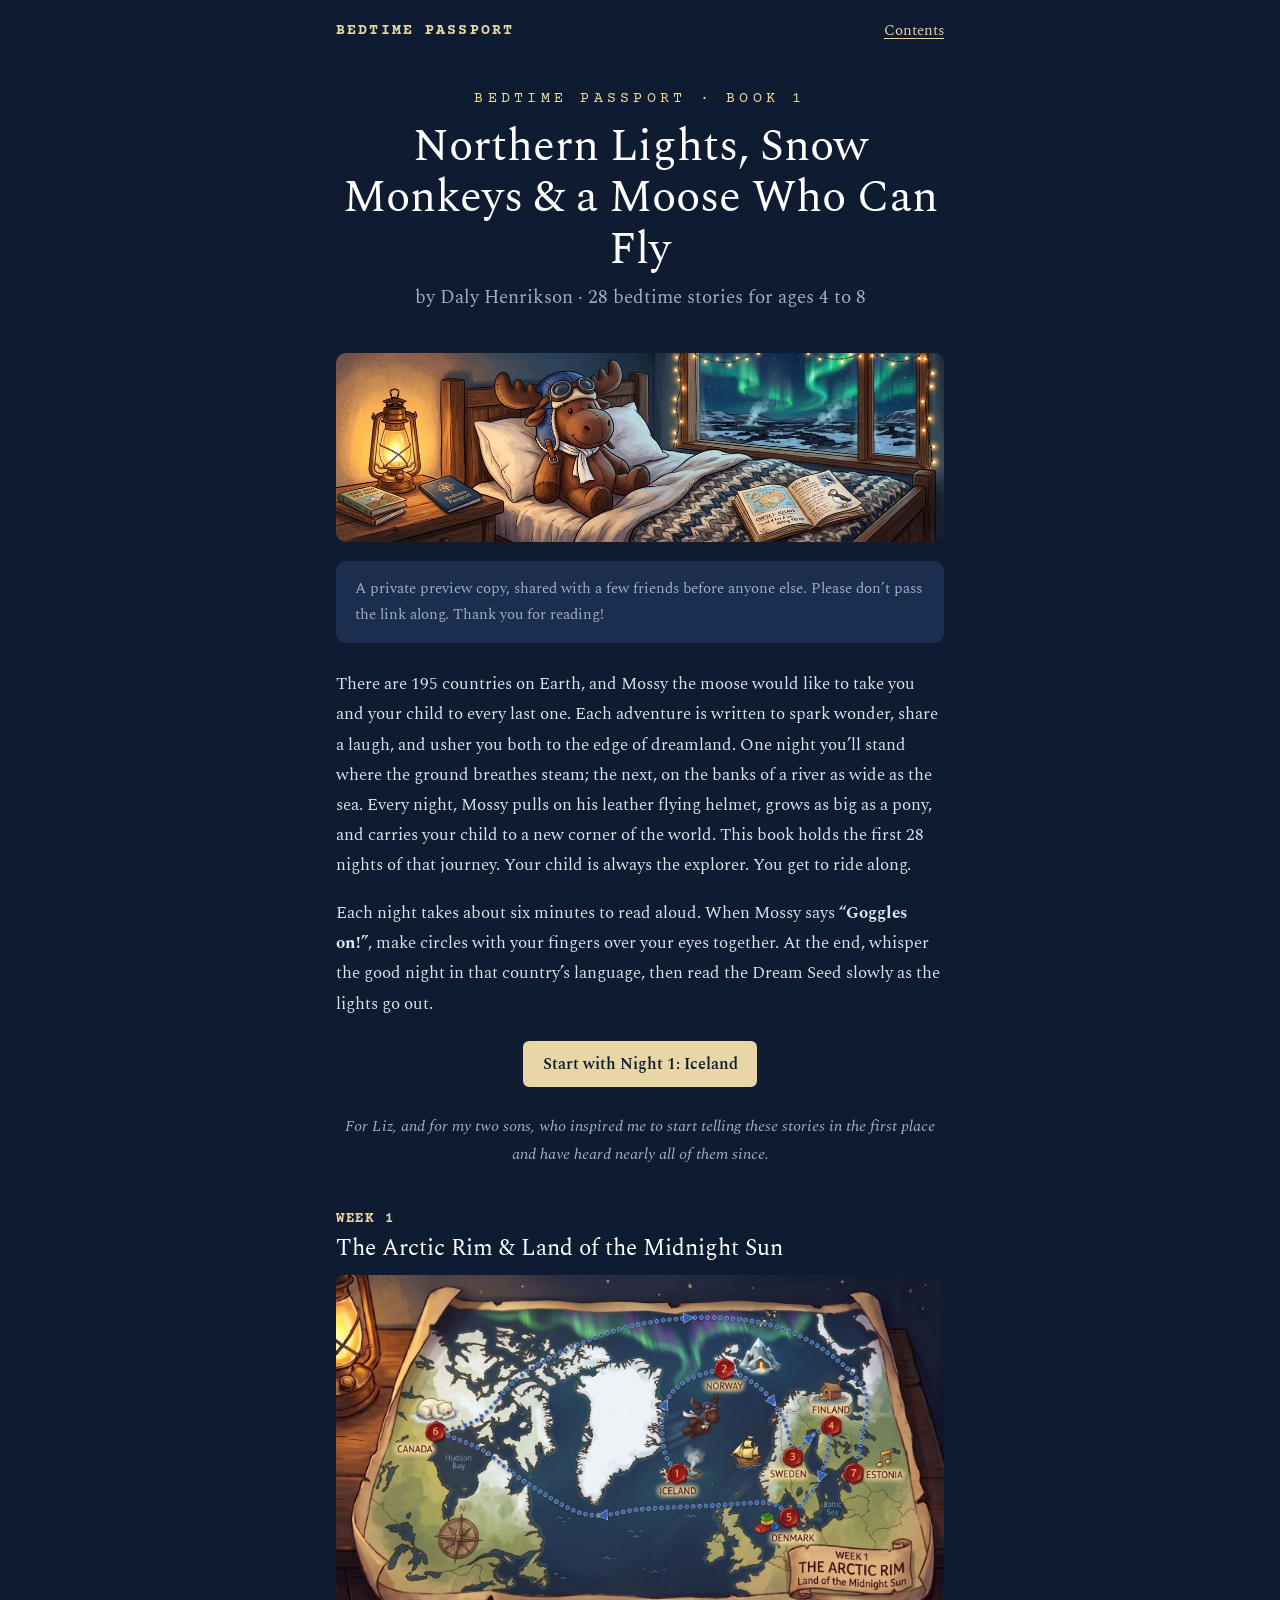
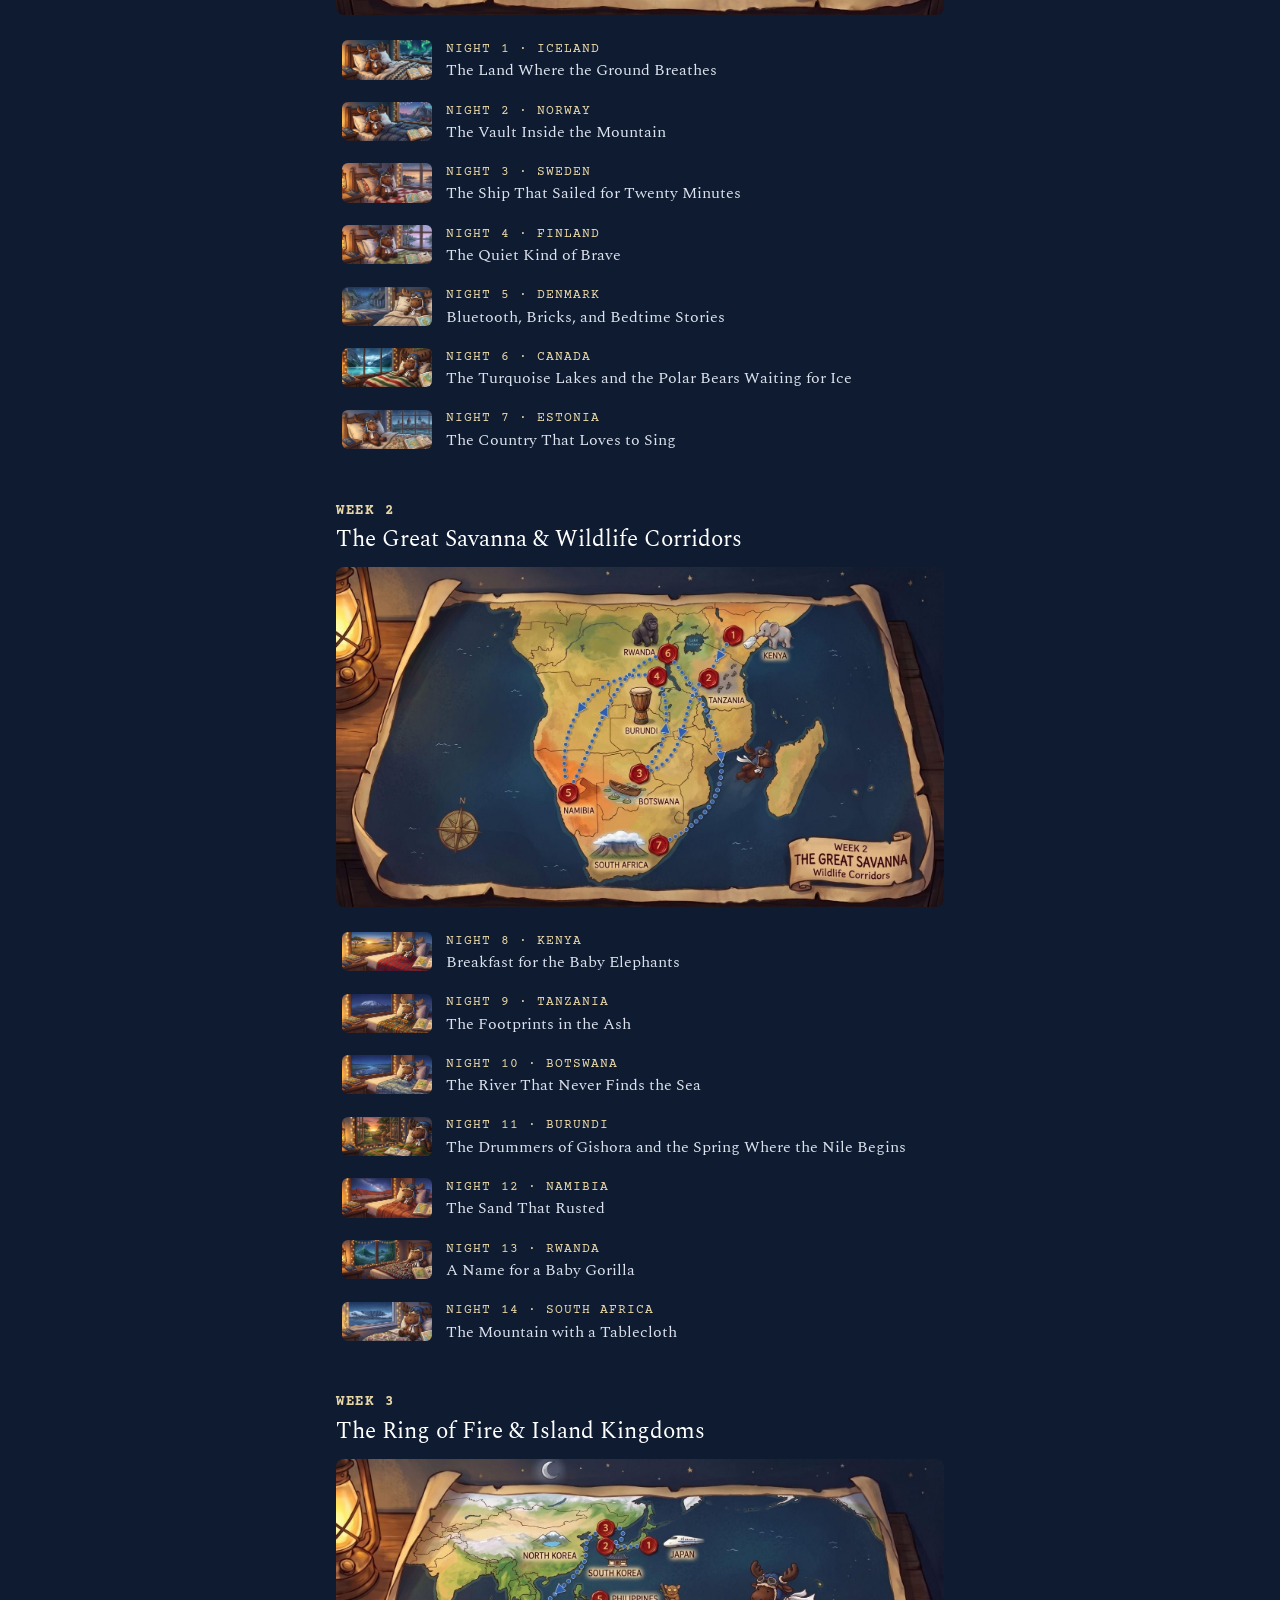
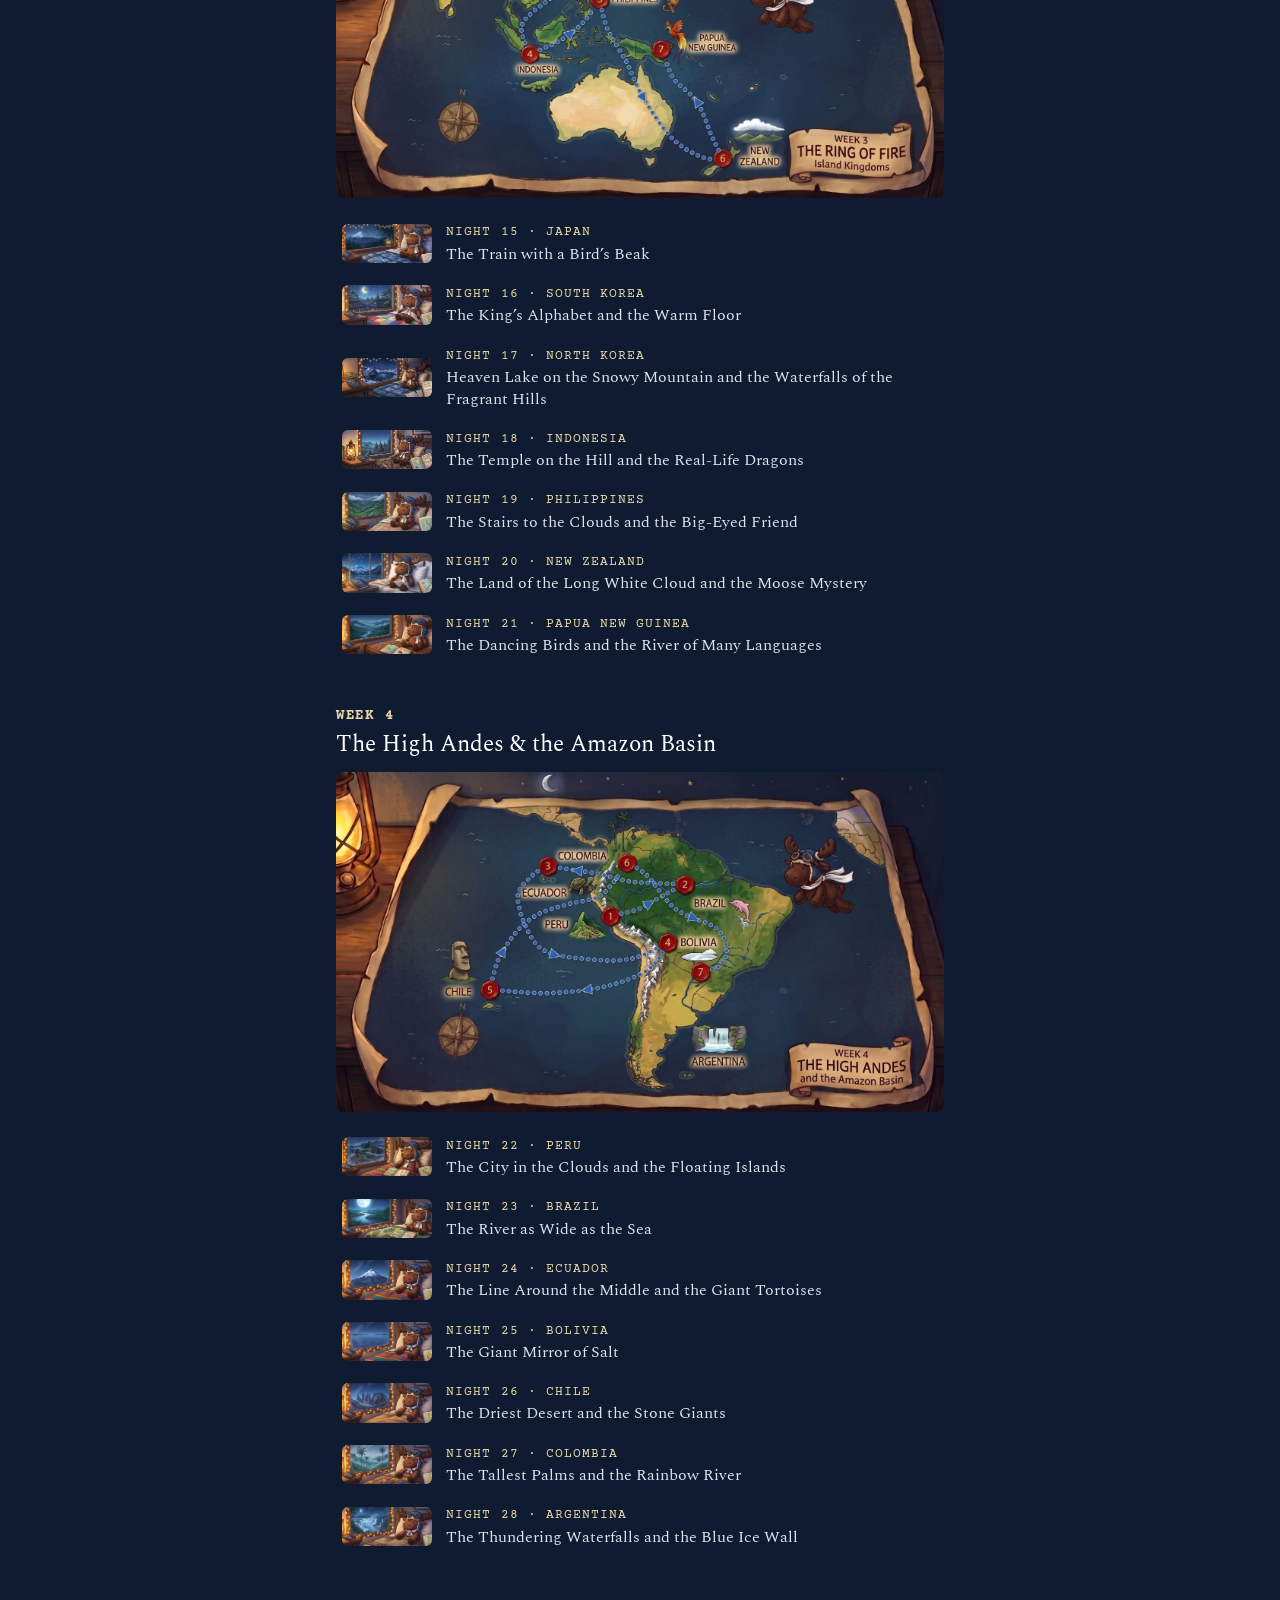
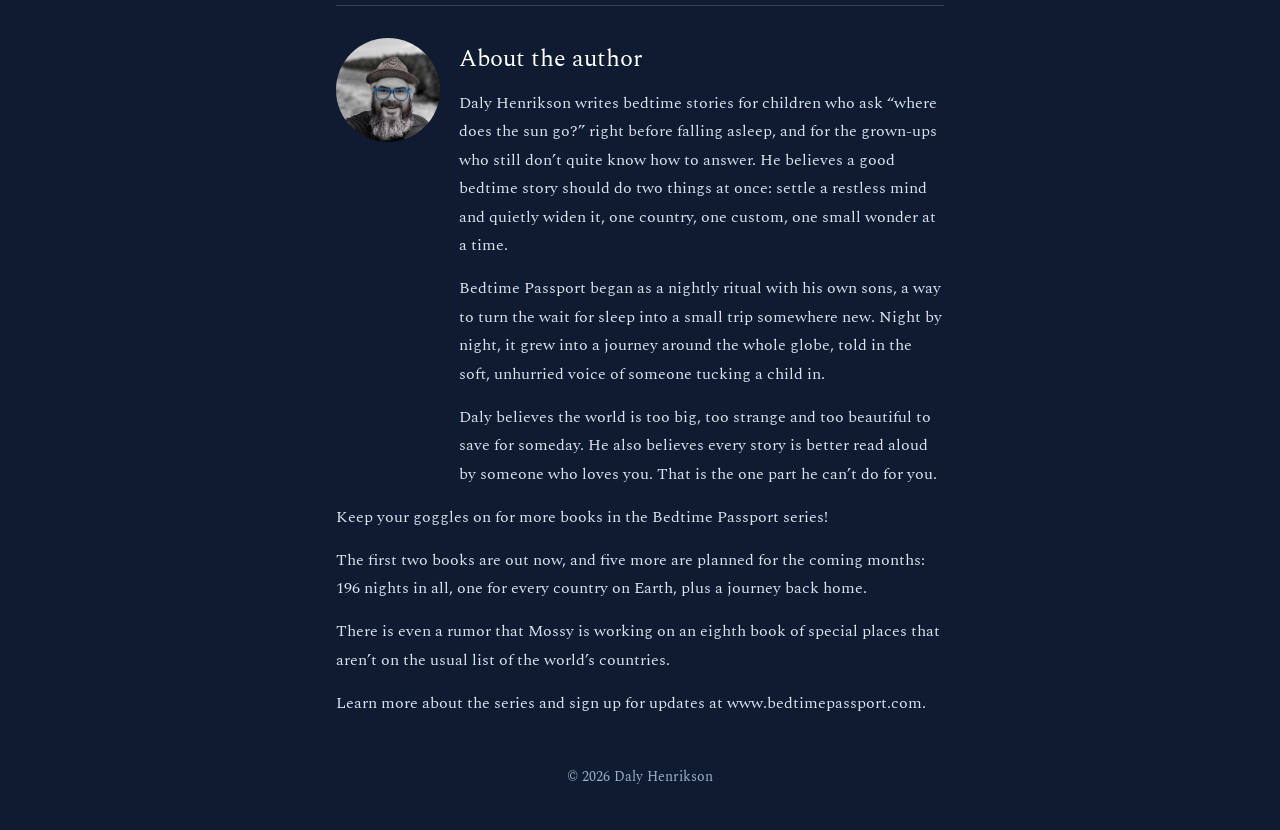
==== preview/mossy-b1-k7q3/index.html @ 8525490b "Add hidden Book 1 preview page Co-Authored-By: Claude Opus 5.5 <noreply@anthropic.com> Claude-Sessio" ====
<!DOCTYPE html>
<html lang="en">
<head>
<meta charset="utf-8">
<meta name="viewport" content="width=device-width, initial-scale=1">
<meta name="robots" content="noindex, nofollow">
<title>Bedtime Passport, Book 1: Northern Lights, Snow Monkeys &amp; a Moose Who Can Fly</title>
<link rel="preconnect" href="https://fonts.googleapis.com">
<link rel="preconnect" href="https://fonts.gstatic.com" crossorigin>
<link href="https://fonts.googleapis.com/css2?family=Courier+Prime:wght@700&family=Spectral:ital,wght@0,400;0,600;1,400&display=swap" rel="stylesheet">
<style>
:root { --night:#0E1B31; --card:#1B2E4F; --cream:#E8D6A6; --text:#DCE3EE; --muted:#9FB0C8; }
* { box-sizing:border-box; }
html { scroll-behavior:smooth; }
body { margin:0; background:var(--night); color:var(--text); font-family:"Spectral", Georgia, serif; font-size:1.2rem; line-height:1.75; }
.wrap { width:min(38rem, 100% - 2.4rem); margin-inline:auto; }
header.top { display:flex; justify-content:space-between; align-items:center; gap:1rem; padding:1.1rem 0; font-size:.95rem; }
.brand { font-family:"Courier Prime", monospace; font-weight:700; letter-spacing:.14em; color:var(--cream); text-decoration:none; }
a { color:var(--cream); text-underline-offset:.18em; }
img { max-width:100%; height:auto; display:block; }
.hero img { width:100%; border-radius:10px; }
.kicker { font-family:"Courier Prime", monospace; color:var(--cream); letter-spacing:.12em; font-size:.9rem; margin:1.6rem 0 .2rem; }
h1 { font-weight:400; font-size:clamp(2rem, 1.5rem + 2.5vw, 2.8rem); line-height:1.15; color:#fff; margin:0 0 .4rem; }
.sub { color:var(--muted); font-style:italic; margin:0 0 1.4rem; }
details { background:var(--card); border-radius:10px; padding:.2rem 1.2rem; margin:0 0 .8rem; }
summary { cursor:pointer; padding:.8rem 0; color:#fff; font-weight:600; font-size:1.05rem; }
details[open] { padding-bottom:1rem; }
dl { margin:0; font-size:1rem; line-height:1.55; }
dt { color:var(--cream); font-weight:600; margin-top:.7rem; } dd { margin:0; }
details ul { margin:0; padding-left:1.1rem; font-size:1rem; line-height:1.55; } details li { margin-bottom:.6rem; }
details img { border-radius:8px; margin:.3rem 0 .4rem; }
.cap { font-size:.9rem; color:var(--muted); font-style:italic; margin:0; }
.tip { font-size:1rem; color:var(--muted); margin:1.2rem 0 2rem; }
.story p { margin:0 0 1.15rem; }
.story p:first-child { font-size:1.4rem; color:#fff; }
.off { text-align:center; color:var(--cream); font-weight:600; font-style:italic; font-size:1.3rem; margin:2.2rem 0 1.4rem; }
.seed { border:1px solid rgba(232,214,166,.35); border-radius:12px; padding:1.2rem 1.4rem; margin-bottom:2.4rem; }
.seed h2 { font-size:1rem; font-weight:600; color:var(--cream); margin:0 0 .4rem; }
.seed p { font-style:italic; margin:0; line-height:1.9; }
.pager { display:flex; justify-content:space-between; gap:.8rem; border-top:1px solid rgba(232,214,166,.2); padding:1.6rem 0 2rem; }
.btn { display:inline-block; font-weight:600; font-size:1rem; padding:.65rem 1.1rem; border-radius:6px; text-decoration:none; border:2px solid var(--cream); line-height:1.3; }
.btn-gold { background:var(--cream); color:var(--night); } .btn-line { color:var(--cream); }
.pager .btn { max-width:48%; } .pager .next { margin-left:auto; text-align:right; }
.pager small { display:block; font-weight:400; font-size:.82rem; opacity:.85; }
/* contents */
.cover { text-align:center; padding:1.5rem 0 1rem; }
.cover .series { font-family:"Courier Prime", monospace; letter-spacing:.28em; color:var(--cream); font-size:.95rem; margin:0; }
.cover h1 { margin:.6rem 0 .3rem; }
.cover .by { color:var(--muted); margin:0 0 1.4rem; }
.note { font-size:1.08rem; }
.ded { font-style:italic; color:var(--muted); text-align:center; font-size:1rem; margin:1.6rem 0 2.4rem; }
.week { margin:2.4rem 0 0; }
.week h2 { font-family:"Courier Prime", monospace; font-size:.9rem; letter-spacing:.12em; color:var(--cream); margin:0; font-weight:700; }
.week h3 { font-weight:400; color:#fff; font-size:1.45rem; margin:.1rem 0 .8rem; line-height:1.25; }
.week > img { border-radius:8px; margin-bottom:.9rem; }
.toc { list-style:none; margin:0; padding:0; }
.toc a { display:flex; gap:.9rem; align-items:center; text-decoration:none; color:var(--text); padding:.55rem .4rem; border-radius:8px; }
.toc a:hover, .toc a:focus-visible { background:var(--card); }
.toc img { width:5.6rem; aspect-ratio:16/7; object-fit:cover; border-radius:6px; flex:none; }
.toc .num { font-family:"Courier Prime", monospace; color:var(--cream); font-size:.8rem; letter-spacing:.08em; display:block; }
.toc .t { font-size:1rem; line-height:1.35; display:block; }
.start { text-align:center; margin:1.4rem 0 0; }
.about { border-top:1px solid rgba(232,214,166,.2); margin-top:3rem; padding:2rem 0 1rem; }
.about .row { display:flex; gap:1.2rem; align-items:flex-start; }
.about img { width:6.5rem; border-radius:50%; flex:none; }
.about h2 { font-weight:400; color:#fff; margin:0 0 .6rem; font-size:1.5rem; }
.about p { font-size:1.02rem; margin:0 0 .9rem; }
.preview { background:var(--card); border-radius:10px; padding:.9rem 1.2rem; font-size:.95rem; color:var(--muted); margin:1.2rem 0 1.6rem; }
footer { font-size:.9rem; color:var(--muted); text-align:center; padding:1rem 0 2.5rem; }
.loading { text-align:center; color:var(--muted); padding:4rem 0; }
@media (max-width:30rem) { .about .row { flex-direction:column; } }
</style>
</head>
<body>
<div class="wrap" id="app"><p class="loading">Loading the book…</p></div>
<script>
const E = s => String(s).replace(/[&<>"']/g, c => ({'&':'&amp;','<':'&lt;','>':'&gt;','"':'&quot;',"'":'&#39;'}[c]));
let book, nights = [];
const pad = n => String(n).padStart(2, '0');
const title = t => t.toLowerCase().replace(/(^|\s)(\S)/g, (m, s, c) => s + c.toUpperCase());

function header() {
  return `<header class="top"><a class="brand" href="#contents">BEDTIME PASSPORT</a><a href="#contents">Contents</a></header>`;
}

function contents() {
  const weeks = book.weeks.map(w => `
    <section class="week">
      <h2>WEEK ${w.week}</h2>
      <h3>${E(w.region)}</h3>
      <img src="${w.map}" alt="${E(w.map_alt)}" loading="lazy" width="1600" height="893">
      <ul class="toc">${w.nights.map(n => `
        <li><a href="#night-${pad(n.n)}"><img src="${n.img}" alt="" loading="lazy"><span><span class="num">NIGHT ${n.n} · ${E(n.country)}</span><span class="t">${E(n.title)}</span></span></a></li>`).join('')}
      </ul>
    </section>`).join('');
  return `${header()}
  <div class="cover">
    <p class="series">BEDTIME PASSPORT · BOOK 1</p>
    <h1>${E(book.title)}</h1>
    <p class="by">by Daly Henrikson · 28 bedtime stories for ages ${E(book.ages)}</p>
  </div>
  <div class="hero"><img src="images/night01.jpg" alt="${E(nights[0].alt)}"></div>
  <p class="preview">A private preview copy, shared with a few friends before anyone else. Please don’t pass the link along. Thank you for reading!</p>
  <p class="note">${E(book.note_intro)}</p>
  <p class="note">Each night takes about six minutes to read aloud. When Mossy says <b>“Goggles on!”</b>, make circles with your fingers over your eyes together. At the end, whisper the good night in that country’s language, then read the Dream Seed slowly as the lights go out.</p>
  <p class="start"><a class="btn btn-gold" href="#night-01">Start with Night 1: Iceland</a></p>
  <p class="ded">${E(book.dedication)}</p>
  ${weeks}
  <section class="about">
    <div class="row"><img src="images/author.jpg" alt="${E(book.author_alt)}">
      <div><h2>About the author</h2>${book.author.map(p => `<p>${E(p)}</p>`).join('')}</div></div>
    ${book.series.map(p => `<p>${E(p)}</p>`).join('')}
  </section>
  <footer>© 2026 Daly Henrikson</footer>`;
}

function night(i) {
  const n = nights[i], w = n.week, first = w.nights[0].n === n.n;
  const stop = w.nights.indexOf(n) + 1;
  const rows = [["Capital", n.capital], ["Key pronunciations", n.pronunciations], ["Historical anchor", n.anchor], ["Reading pace", "Calm and unhurried, about 6 minutes."]];
  const prev = nights[i-1], next = nights[i+1];
  return `${header()}
  <div class="hero"><img src="${n.img}" alt="${E(n.alt)}"></div>
  <p class="kicker">NIGHT ${n.n} · ${E(n.country)}</p>
  <h1>${E(n.title)}</h1>
  <p class="sub">Week ${w.week}: ${E(w.region)}</p>
  <details><summary>For the grown-up: pronunciations and quick guide</summary>
    <dl>${rows.map(([a,c]) => `<dt>${E(a)}</dt><dd>${E(c)}</dd>`).join('')}</dl></details>
  <details><summary>Five quick facts about ${E(title(n.country))}</summary>
    <ul>${n.facts.map(([l,t]) => `<li><b>${E(l)}</b> ${E(t)}</li>`).join('')}</ul></details>
  <details${first ? ' open' : ''}><summary>This week’s map</summary>
    <img src="${w.map}" alt="${E(w.map_alt)}" loading="lazy" width="1600" height="893">
    <p class="cap">Week ${w.week}. Tonight is stop number ${stop}.</p></details>
  <article class="story">${n.story.map(p => `<p>${E(p)}</p>`).join('')}</article>
  <p class="off">Goggles off.</p>
  <div class="seed"><h2>Dream Seed (read slowly as the lights go out)</h2><p>${E(n.dream_seed)}</p></div>
  <nav class="pager">
    ${prev ? `<a class="btn btn-line" href="#night-${pad(prev.n)}">← Night ${prev.n}<small>${E(title(prev.country))}</small></a>` : `<a class="btn btn-line" href="#contents">← Contents</a>`}
    ${next ? `<a class="btn btn-gold next" href="#night-${pad(next.n)}">Night ${next.n} →<small>${E(title(next.country))}</small></a>` : `<a class="btn btn-gold next" href="#contents">The end · Contents</a>`}
  </nav>
  <footer>© 2026 Daly Henrikson · Private preview copy</footer>`;
}

function route() {
  const app = document.getElementById('app');
  const m = location.hash.match(/^#night-(\d+)$/);
  const i = m ? parseInt(m[1], 10) - 1 : -1;
  if (i >= 0 && i < nights.length) {
    app.innerHTML = night(i);
    document.title = `Night ${i+1}: ${title(nights[i].country)} | Bedtime Passport Book 1`;
  } else {
    app.innerHTML = contents();
    document.title = 'Bedtime Passport, Book 1';
  }
  window.scrollTo(0, 0);
}

fetch('book.json').then(r => r.json()).then(b => {
  book = b;
  b.weeks.forEach(w => w.nights.forEach(n => { n.week = w; nights.push(n); }));
  route();
  window.addEventListener('hashchange', route);
}).catch(() => {
  document.getElementById('app').innerHTML = '<p class="loading">Sorry, the book didn’t load. Try refreshing the page.</p>';
});
</script>
</body>
</html>
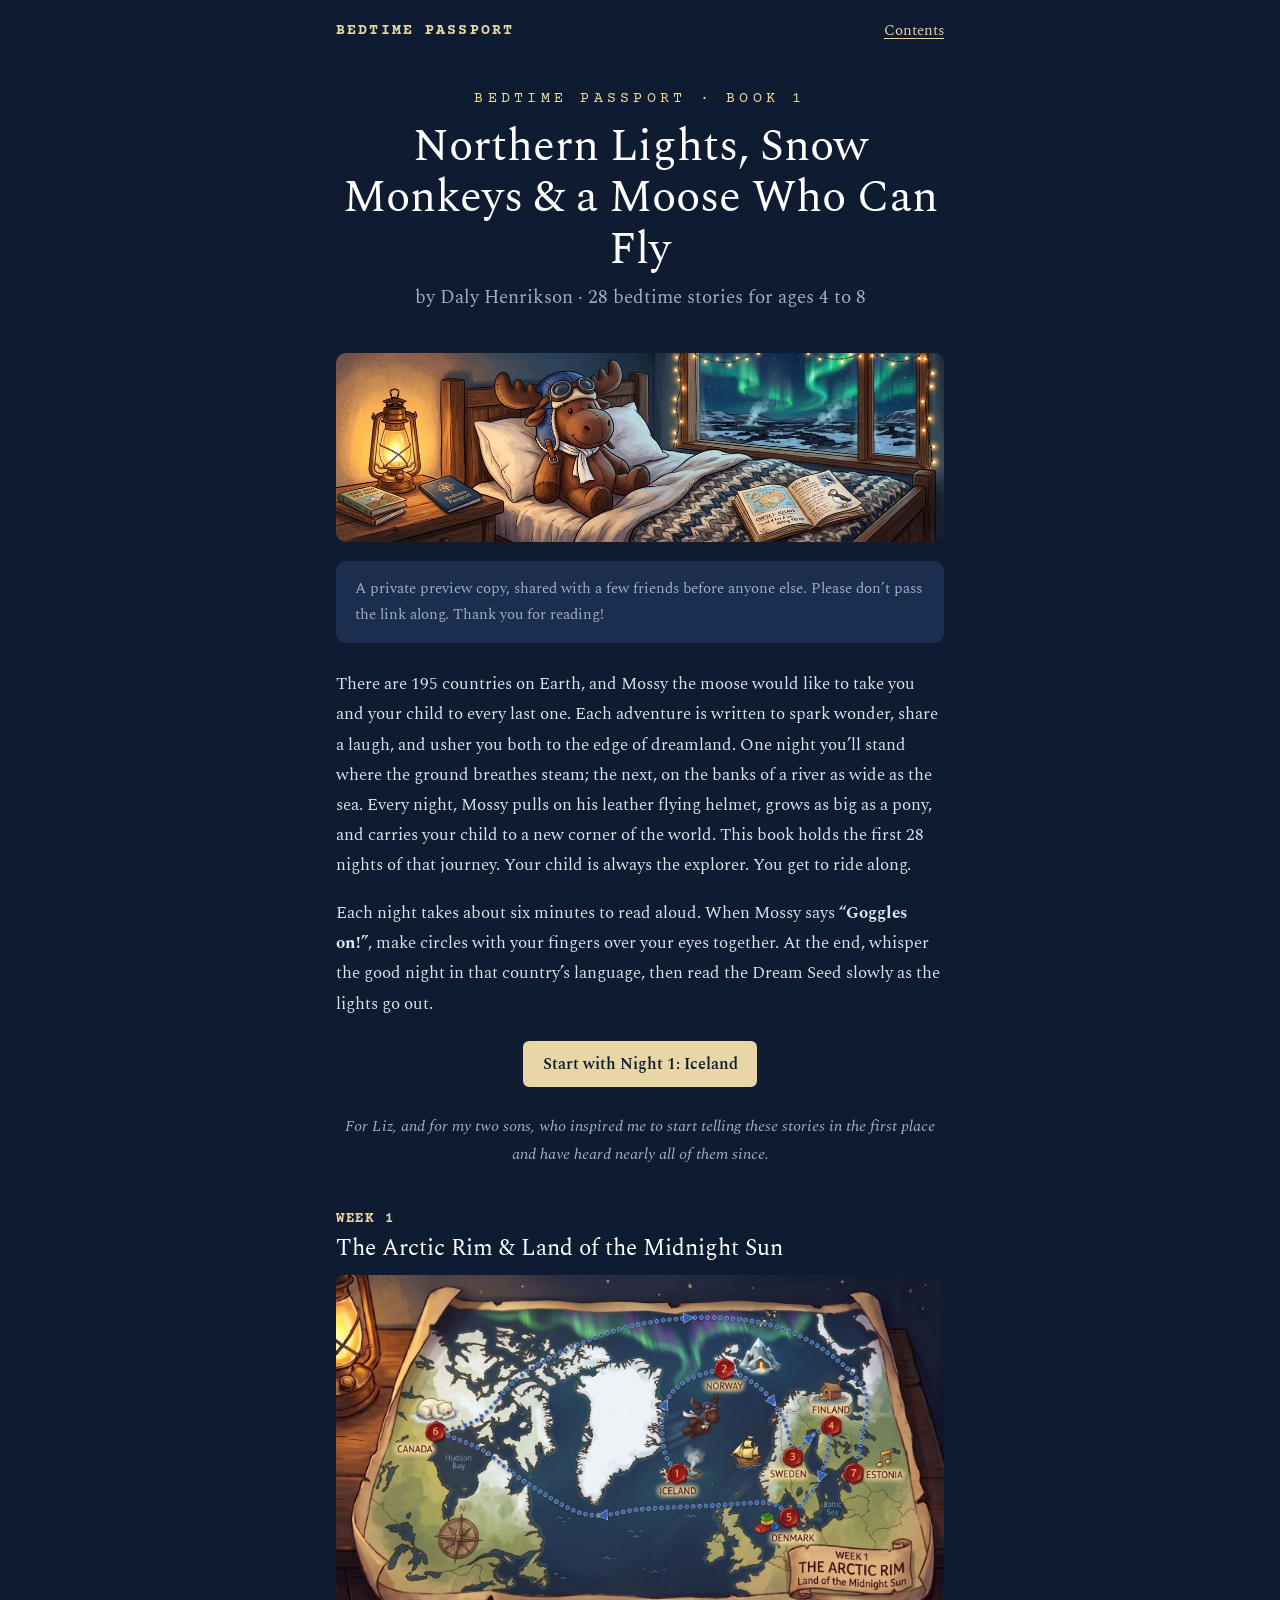
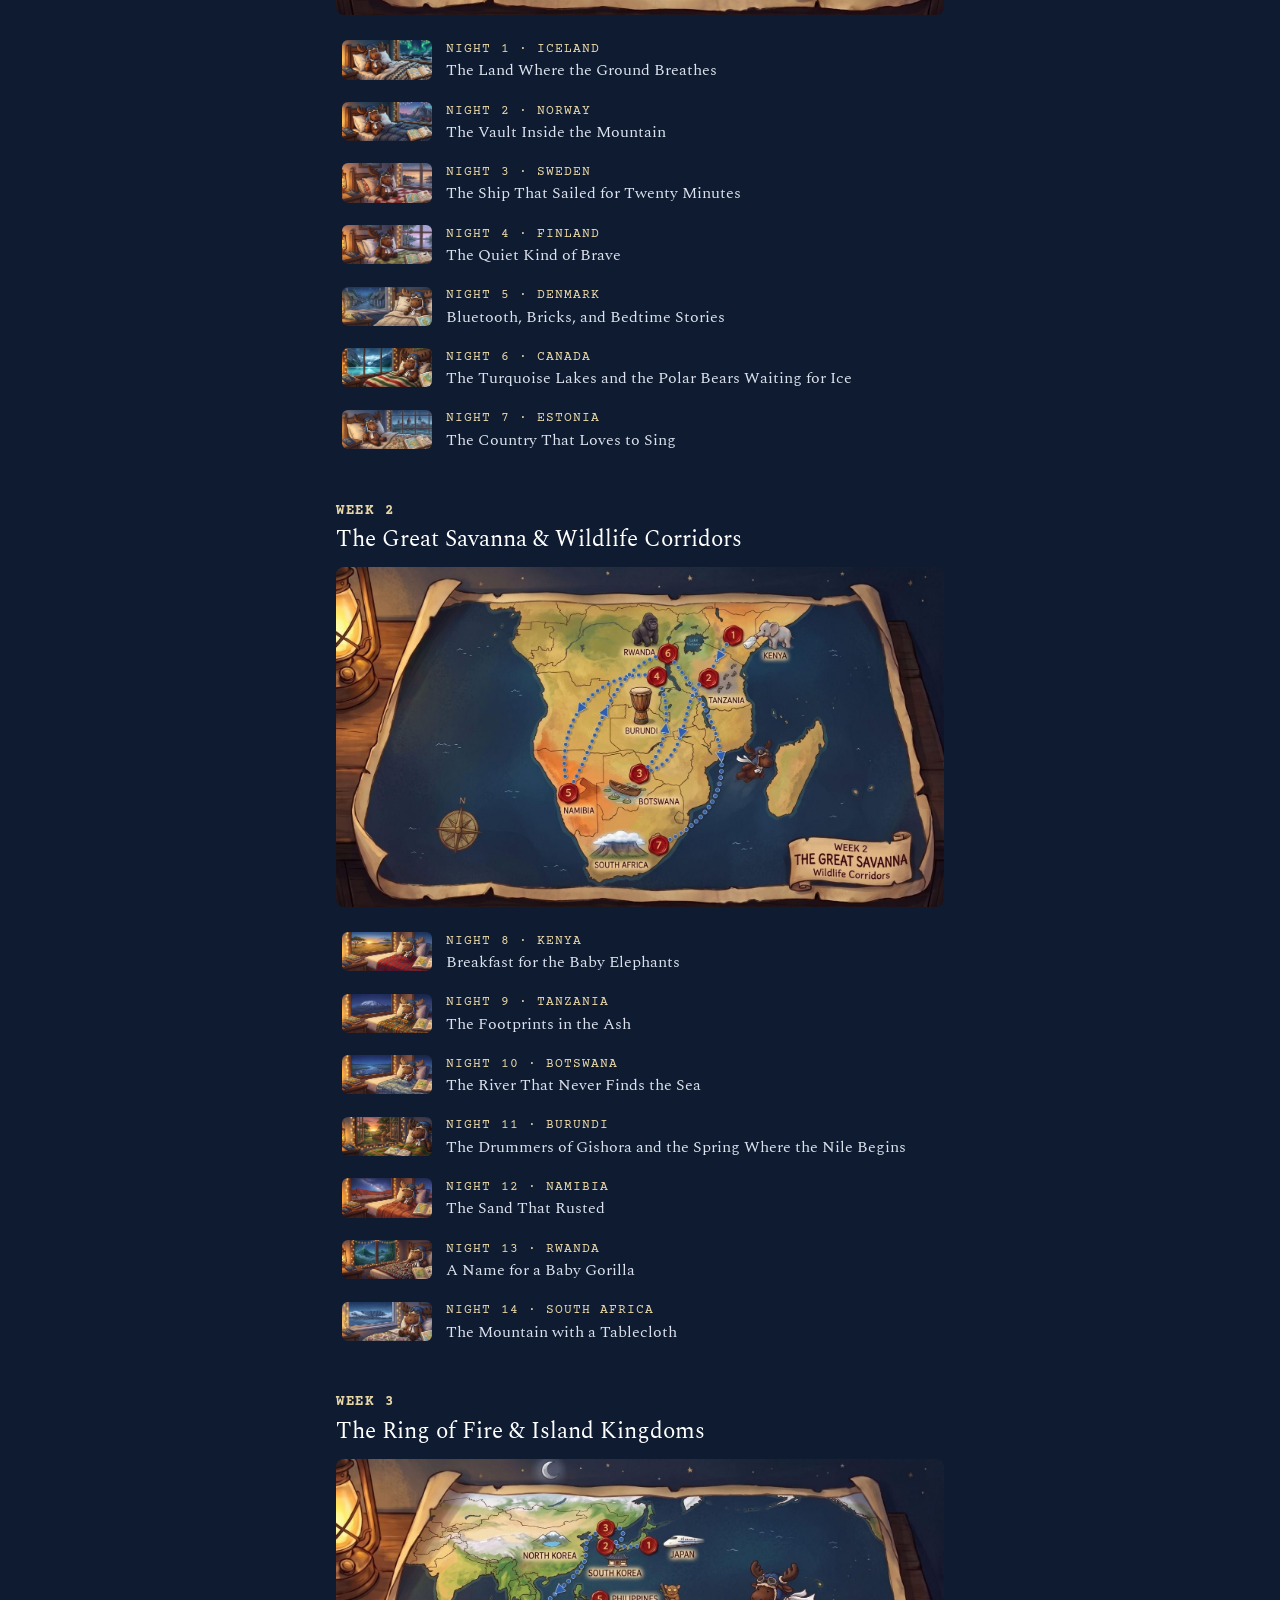
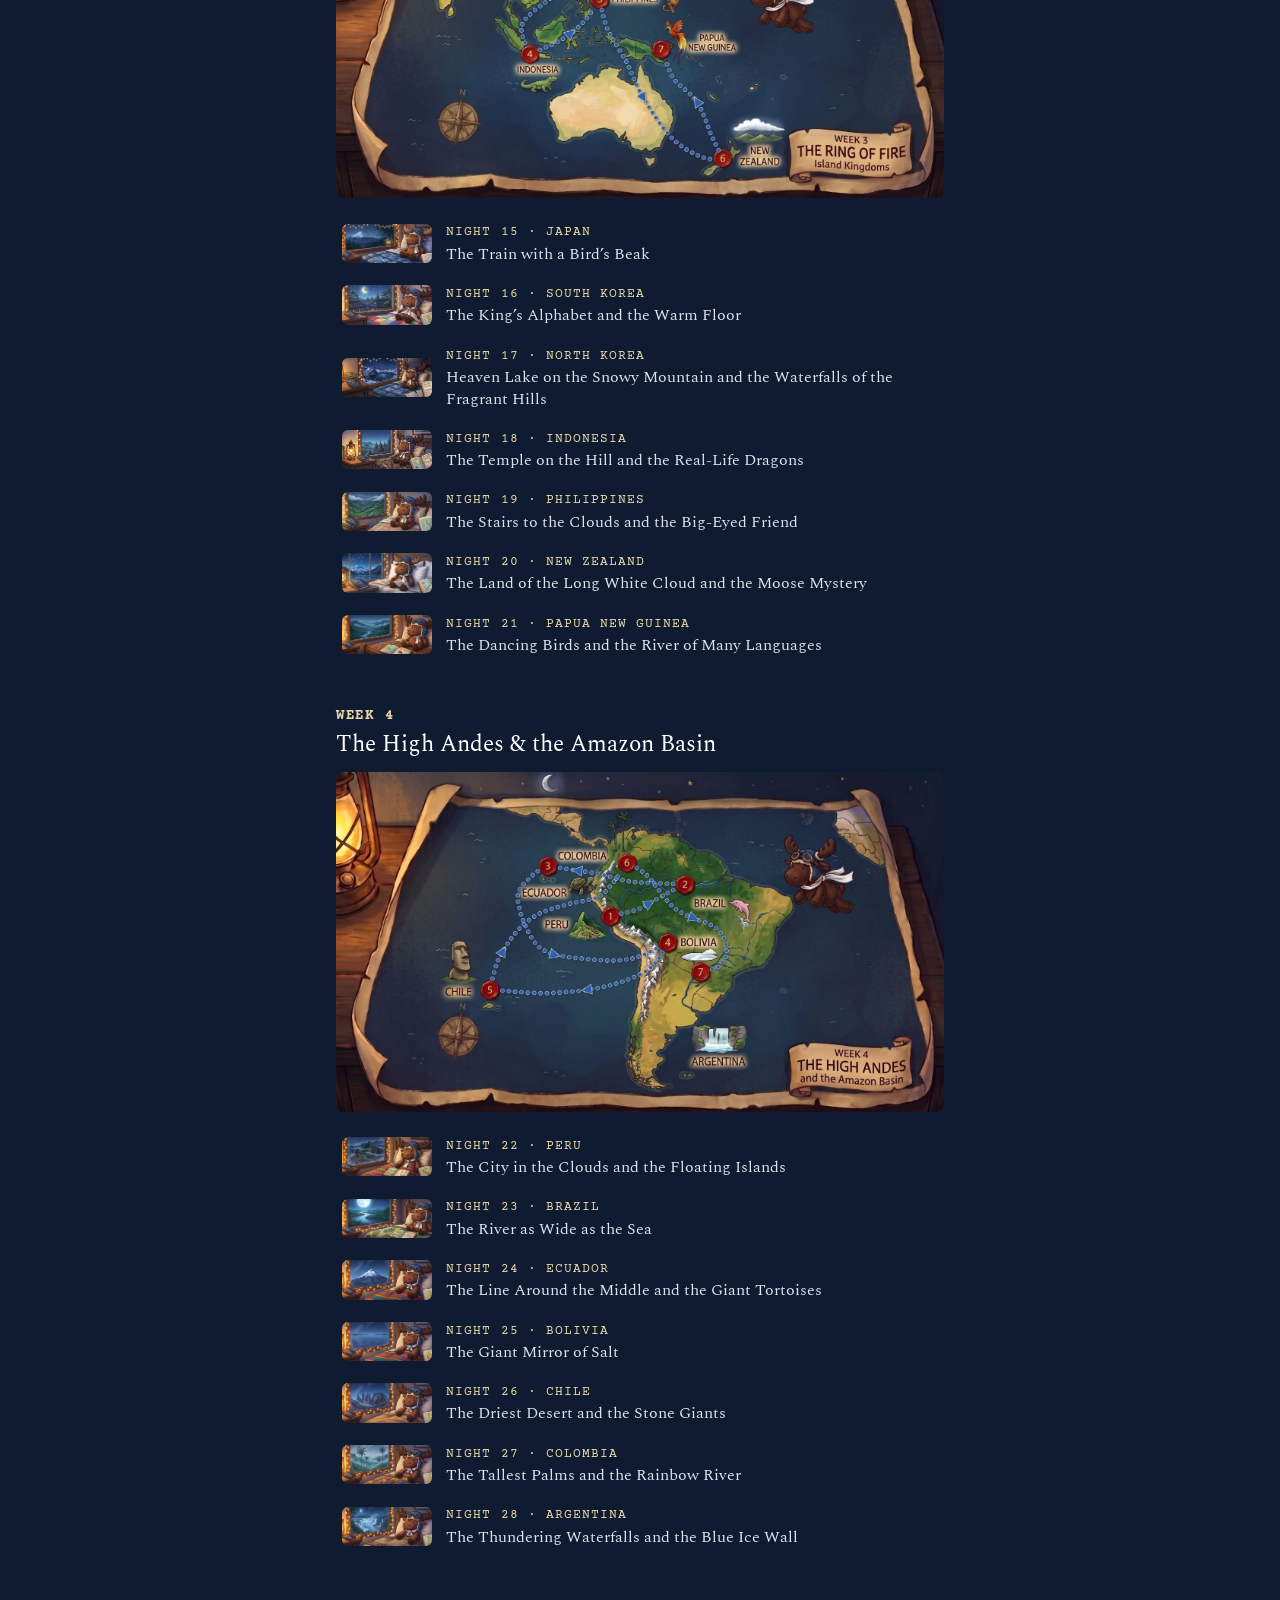
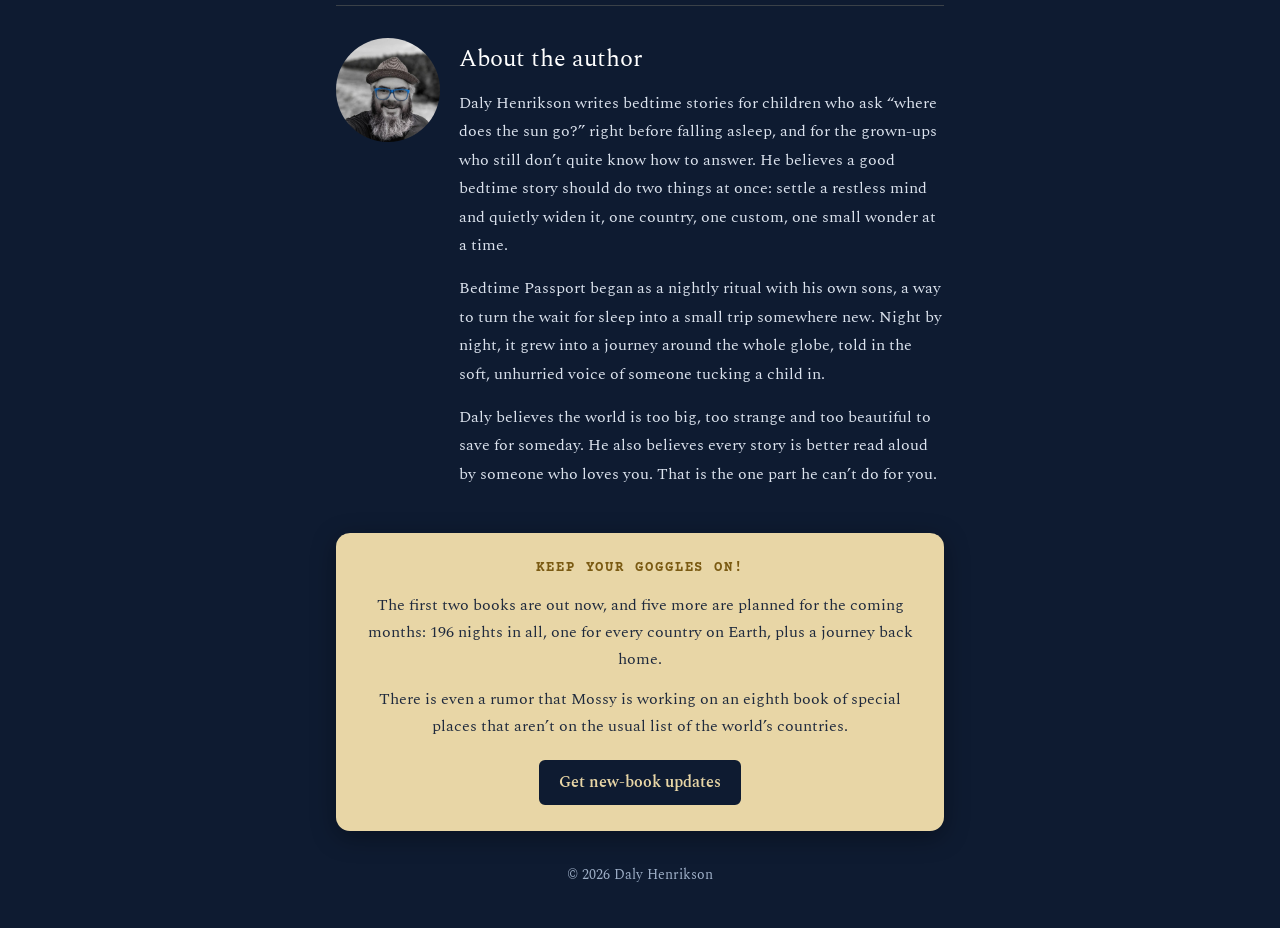
==== commit 771291f1: "Preview: put the series note in a cream box after the author bio Co-Authored-By: Claude Opus 5.5 <no" ====
--- a/preview/mossy-b1-k7q3/index.html
+++ b/preview/mossy-b1-k7q3/index.html
@@ -2,6 +2,7 @@
 <html lang="en">
 <head>
 <meta charset="utf-8">
+<base href="/preview/mossy-b1-k7q3/">
 <meta name="viewport" content="width=device-width, initial-scale=1">
 <meta name="robots" content="noindex, nofollow">
 <title>Bedtime Passport, Book 1: Northern Lights, Snow Monkeys &amp; a Moose Who Can Fly</title>
@@ -65,6 +66,10 @@
 .about img { width:6.5rem; border-radius:50%; flex:none; }
 .about h2 { font-weight:400; color:#fff; margin:0 0 .6rem; font-size:1.5rem; }
 .about p { font-size:1.02rem; margin:0 0 .9rem; }
+.series-box { background:var(--cream); color:#1F2A3D; border-radius:14px; padding:1.5rem 1.5rem 1.6rem; margin:1.8rem 0 0; text-align:center; box-shadow:0 6px 24px rgba(0,0,0,.35); }
+.series-box h2 { font-family:"Courier Prime", monospace; font-size:.85rem; letter-spacing:.14em; font-weight:700; color:#7A5A12; margin:0 0 .8rem; }
+.series-box p { font-size:1.02rem; line-height:1.65; margin:0 0 .8rem; }
+.series-box .btn { margin-top:.4rem; background:var(--night); color:var(--cream); border-color:var(--night); }
 .preview { background:var(--card); border-radius:10px; padding:.9rem 1.2rem; font-size:.95rem; color:var(--muted); margin:1.2rem 0 1.6rem; }
 footer { font-size:.9rem; color:var(--muted); text-align:center; padding:1rem 0 2.5rem; }
 .loading { text-align:center; color:var(--muted); padding:4rem 0; }
@@ -109,7 +114,11 @@
   <section class="about">
     <div class="row"><img src="images/author.jpg" alt="${E(book.author_alt)}">
       <div><h2>About the author</h2>${book.author.map(p => `<p>${E(p)}</p>`).join('')}</div></div>
-    ${book.series.map(p => `<p>${E(p)}</p>`).join('')}
+    <div class="series-box">
+      <h2>KEEP YOUR GOGGLES ON!</h2>
+      ${book.series.slice(1, -1).map(p => `<p>${E(p)}</p>`).join('')}
+      <a class="btn" href="https://www.bedtimepassport.com/#updates">Get new-book updates</a>
+    </div>
   </section>
   <footer>© 2026 Daly Henrikson</footer>`;
 }
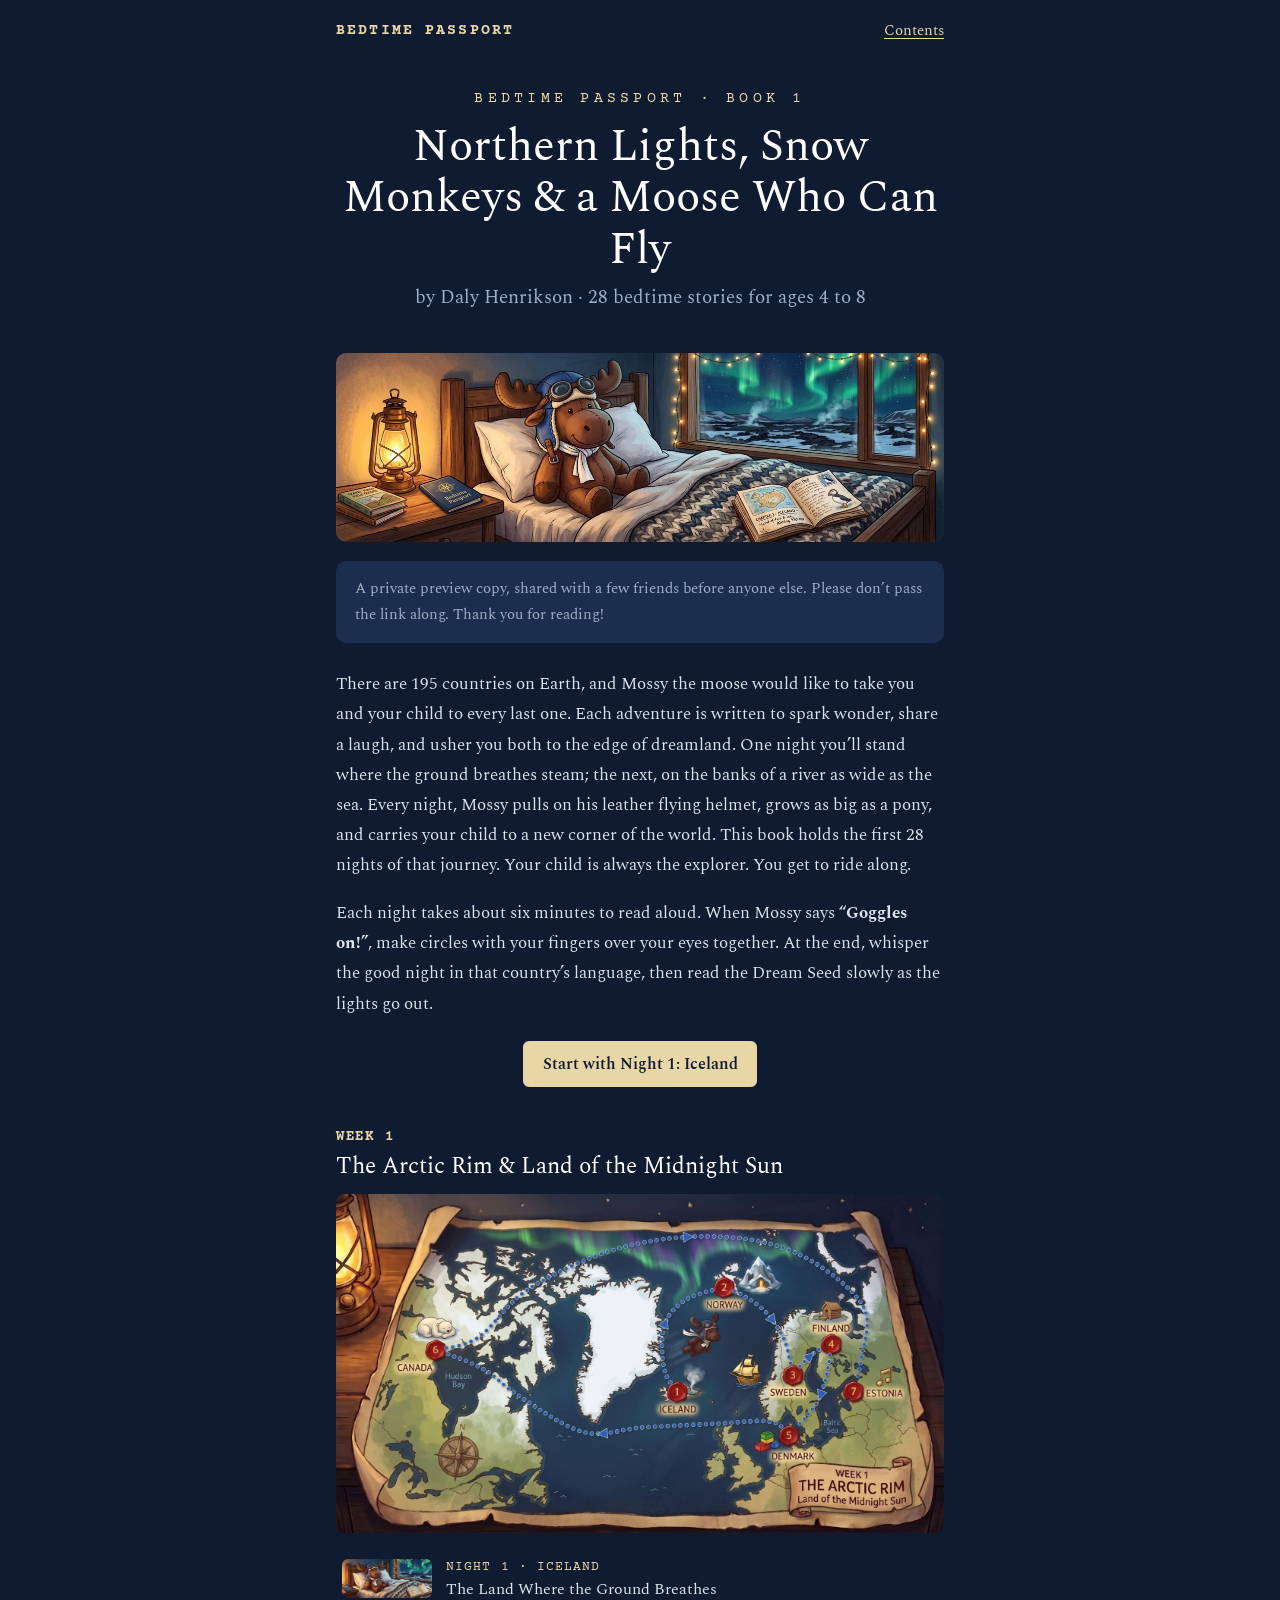
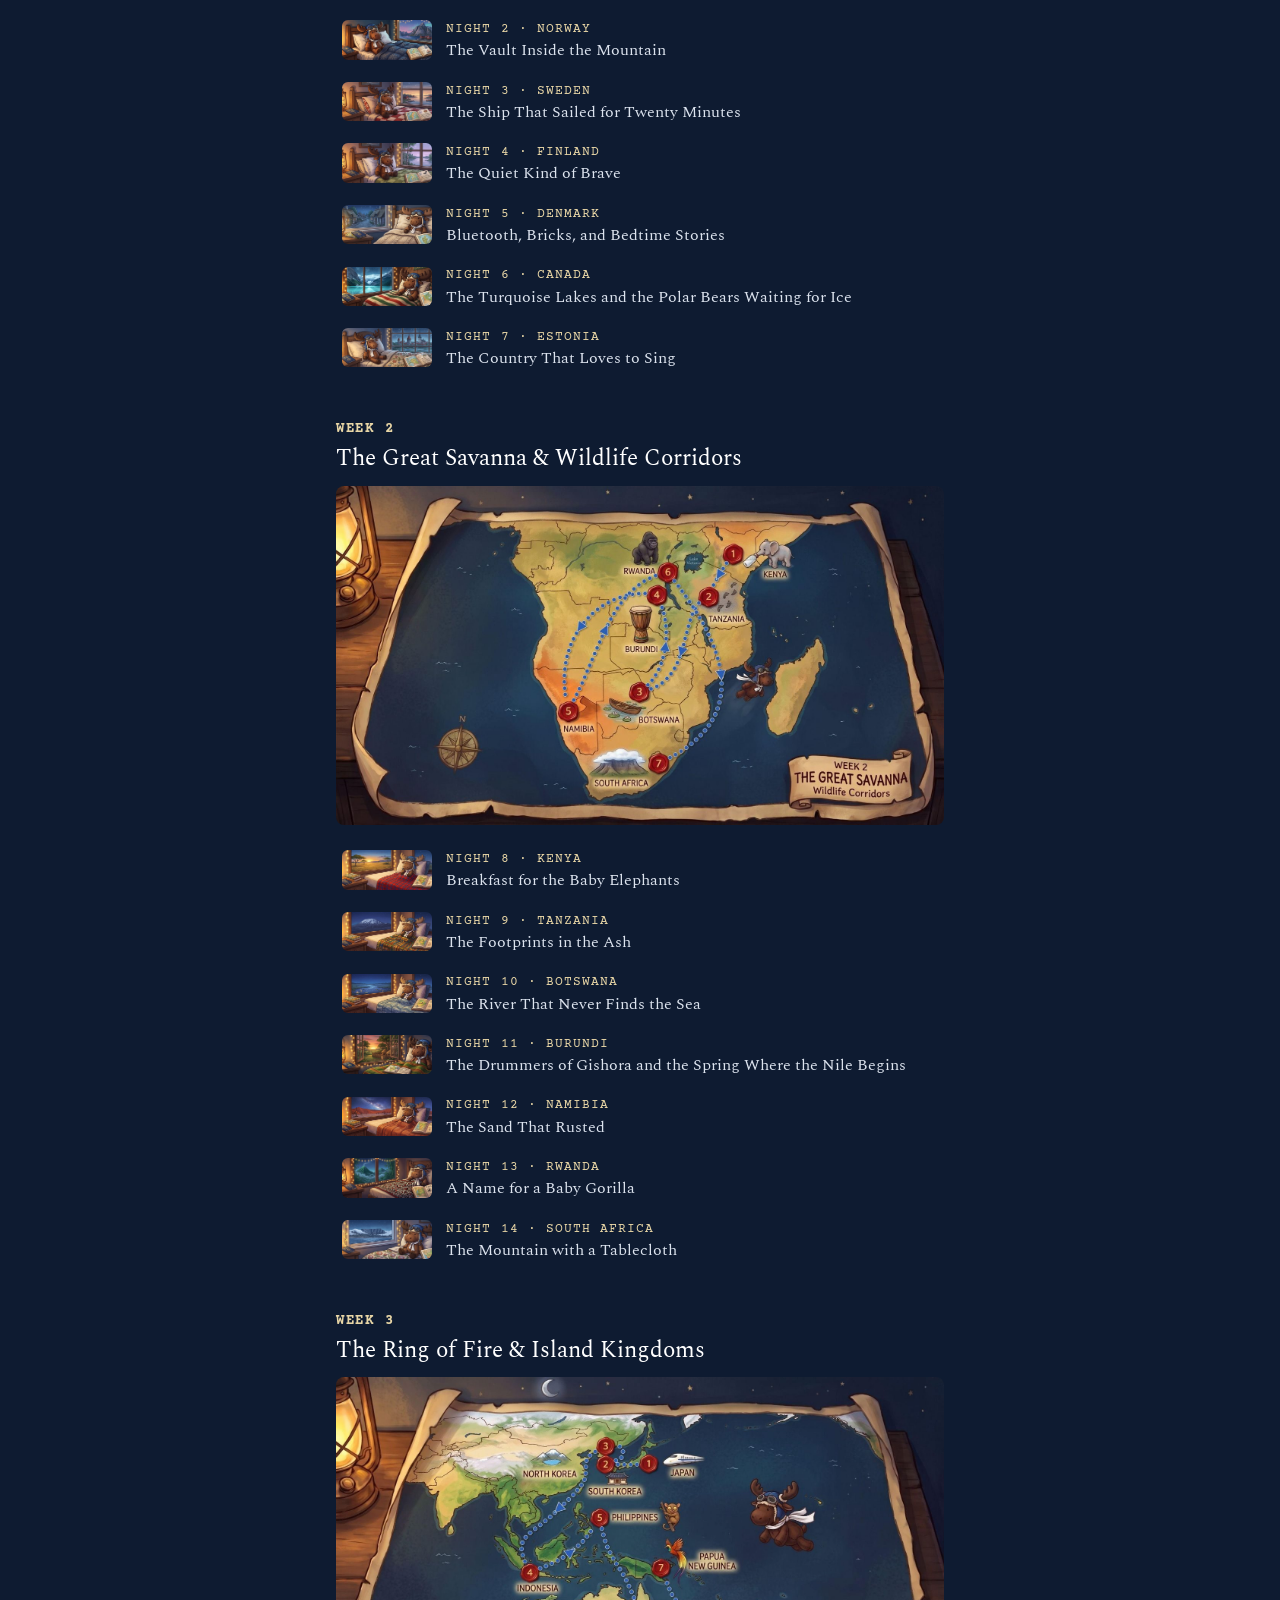
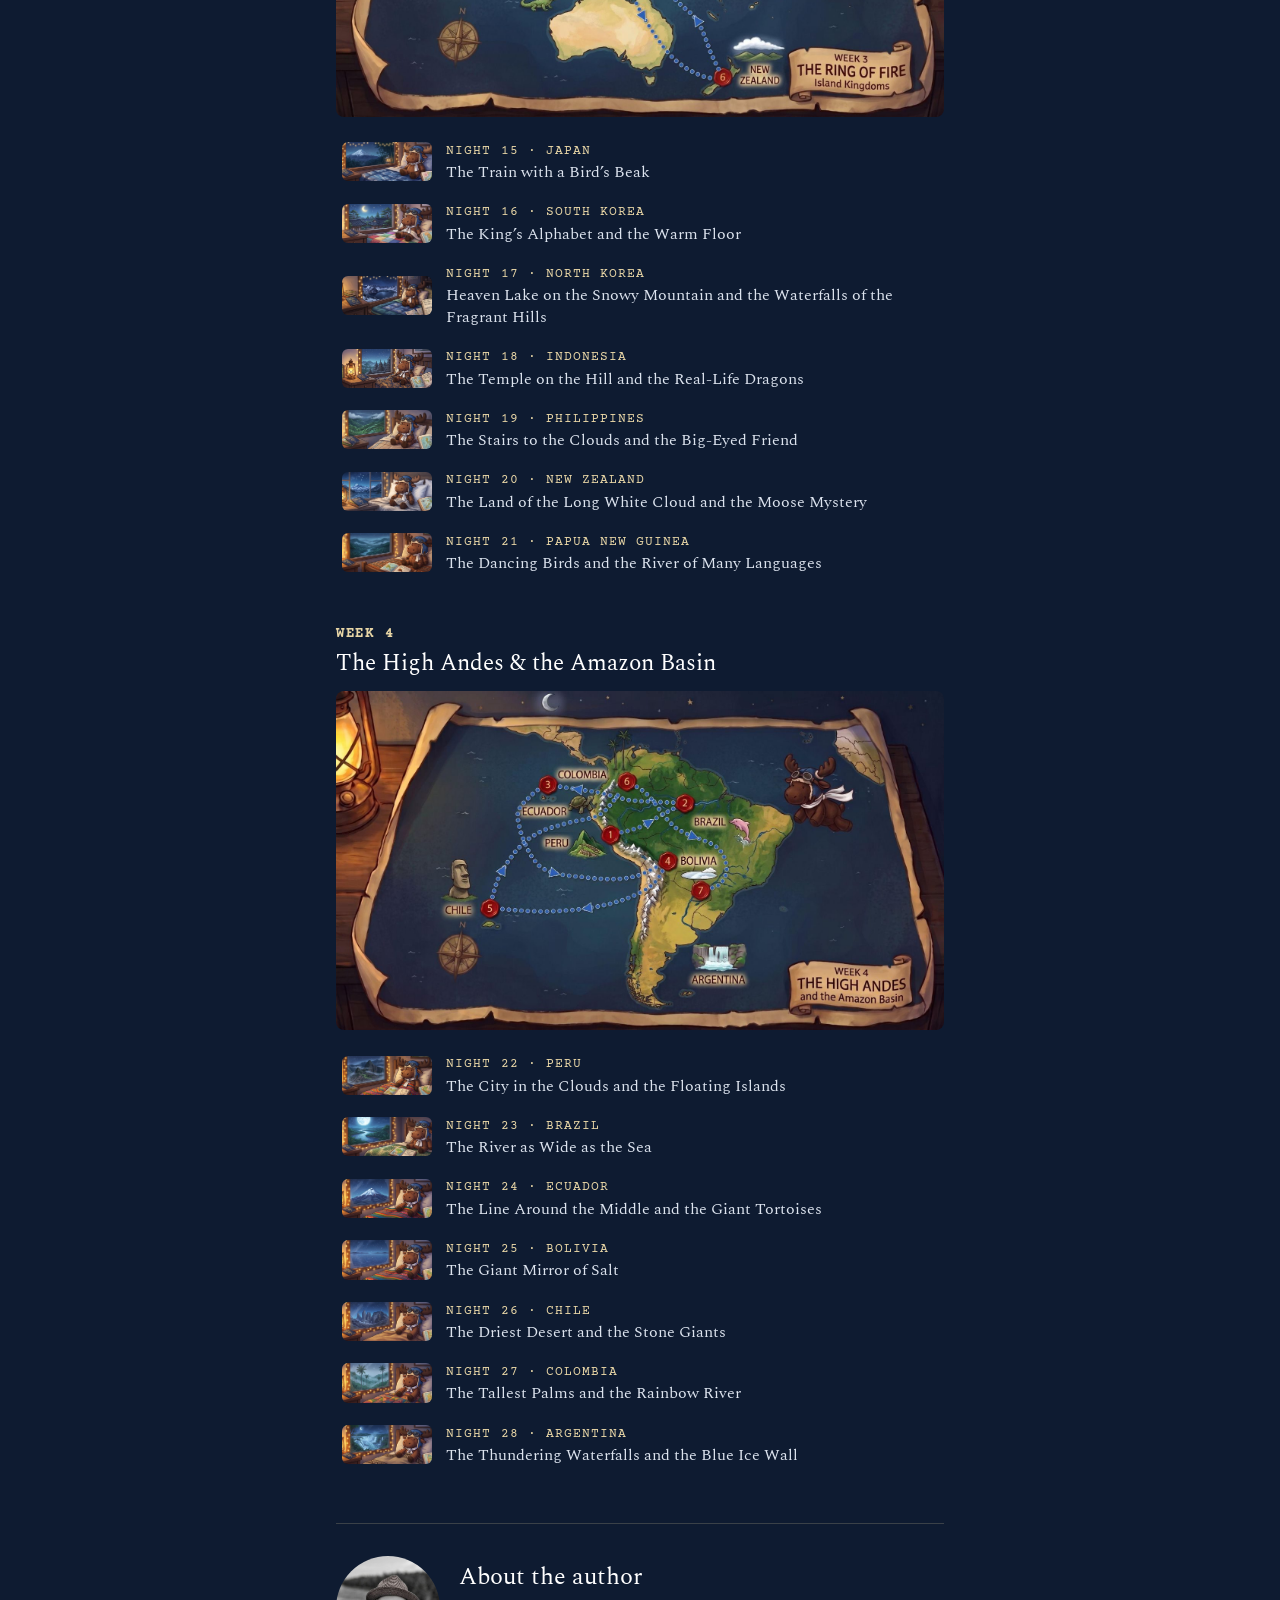
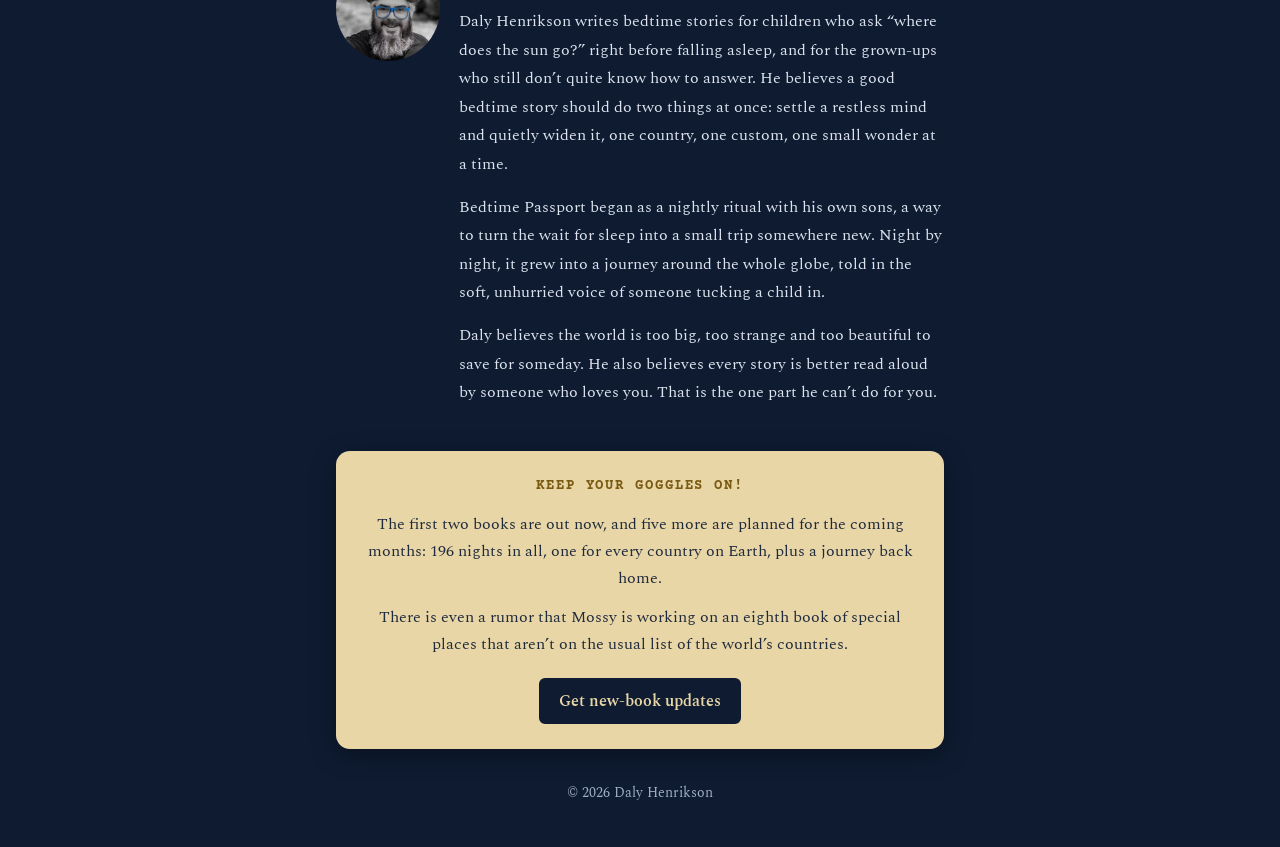
==== commit 19a90716: "Preview: remove the dedication Co-Authored-By: Claude Opus 5.5 <noreply@anthropic.com> Claude-Sessio" ====
--- a/preview/mossy-b1-k7q3/index.html
+++ b/preview/mossy-b1-k7q3/index.html
@@ -109,7 +109,6 @@
   <p class="note">${E(book.note_intro)}</p>
   <p class="note">Each night takes about six minutes to read aloud. When Mossy says <b>“Goggles on!”</b>, make circles with your fingers over your eyes together. At the end, whisper the good night in that country’s language, then read the Dream Seed slowly as the lights go out.</p>
   <p class="start"><a class="btn btn-gold" href="#night-01">Start with Night 1: Iceland</a></p>
-  <p class="ded">${E(book.dedication)}</p>
   ${weeks}
   <section class="about">
     <div class="row"><img src="images/author.jpg" alt="${E(book.author_alt)}">
